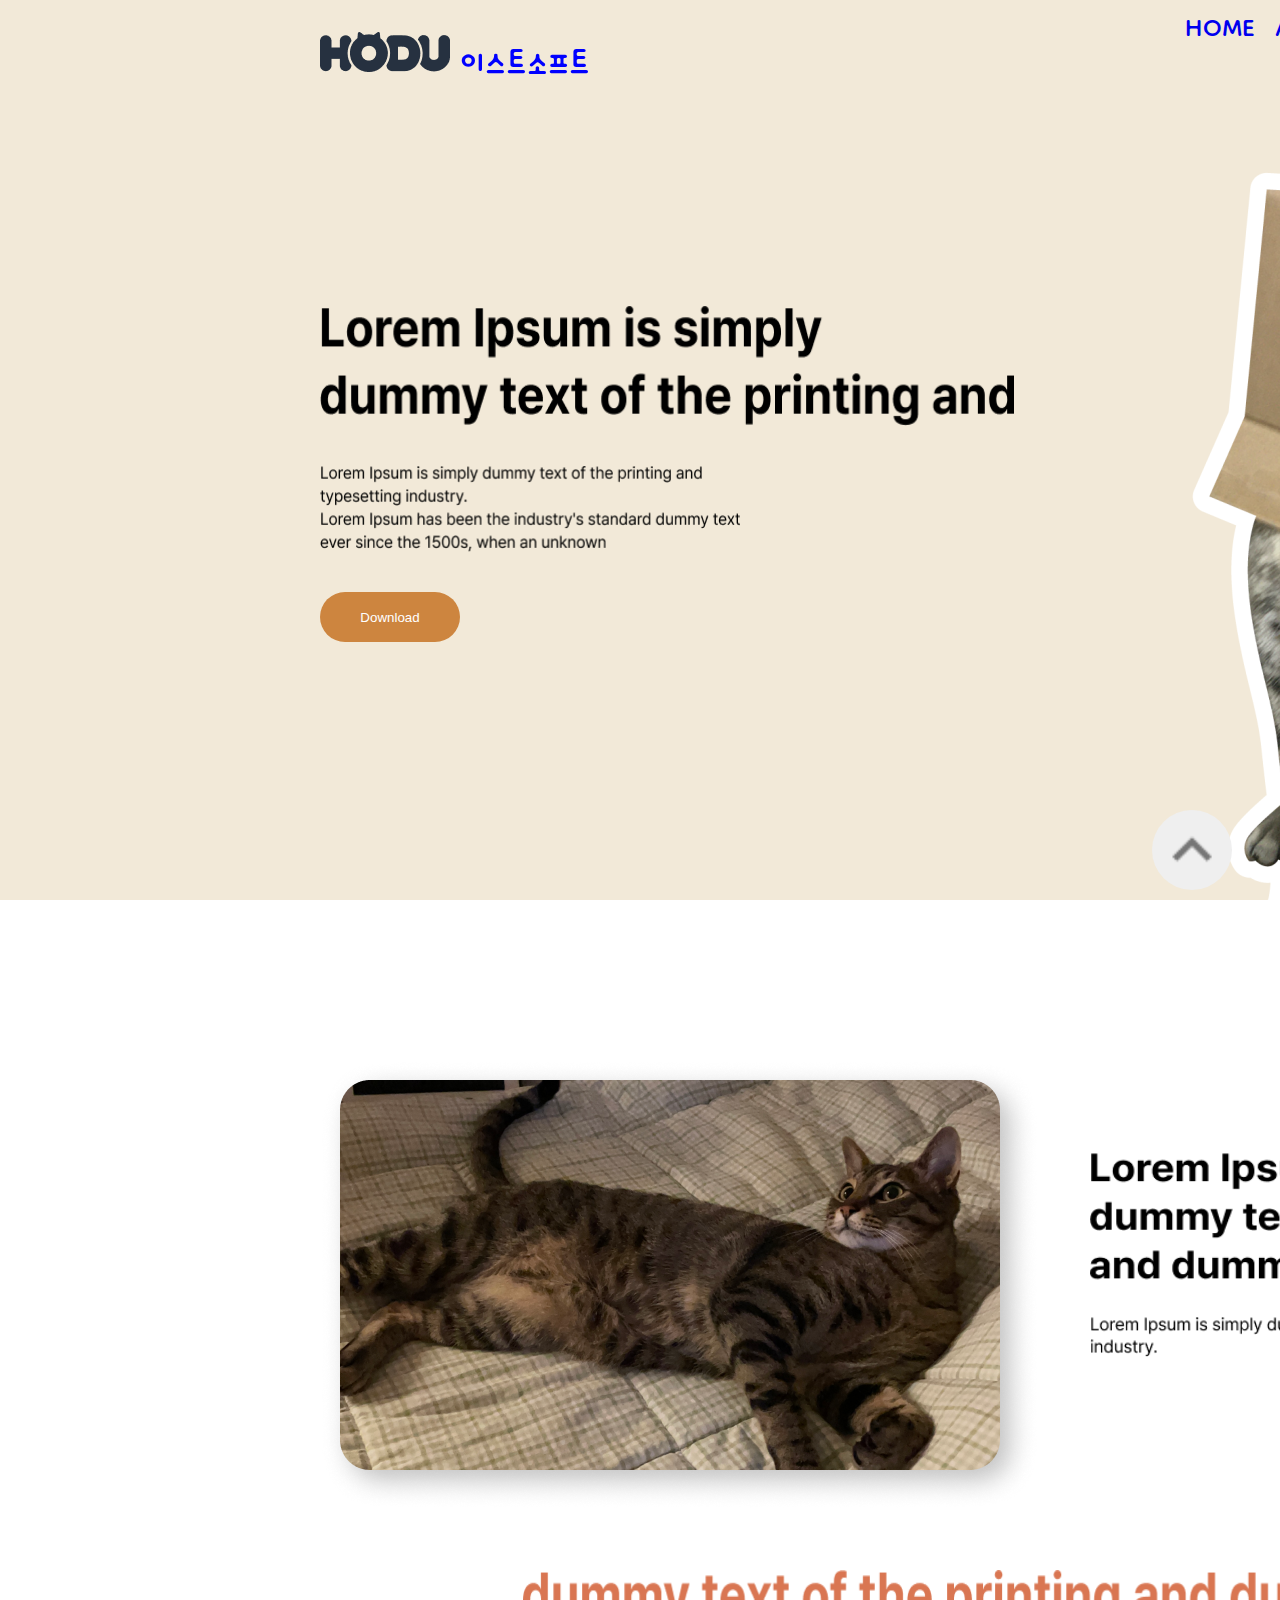
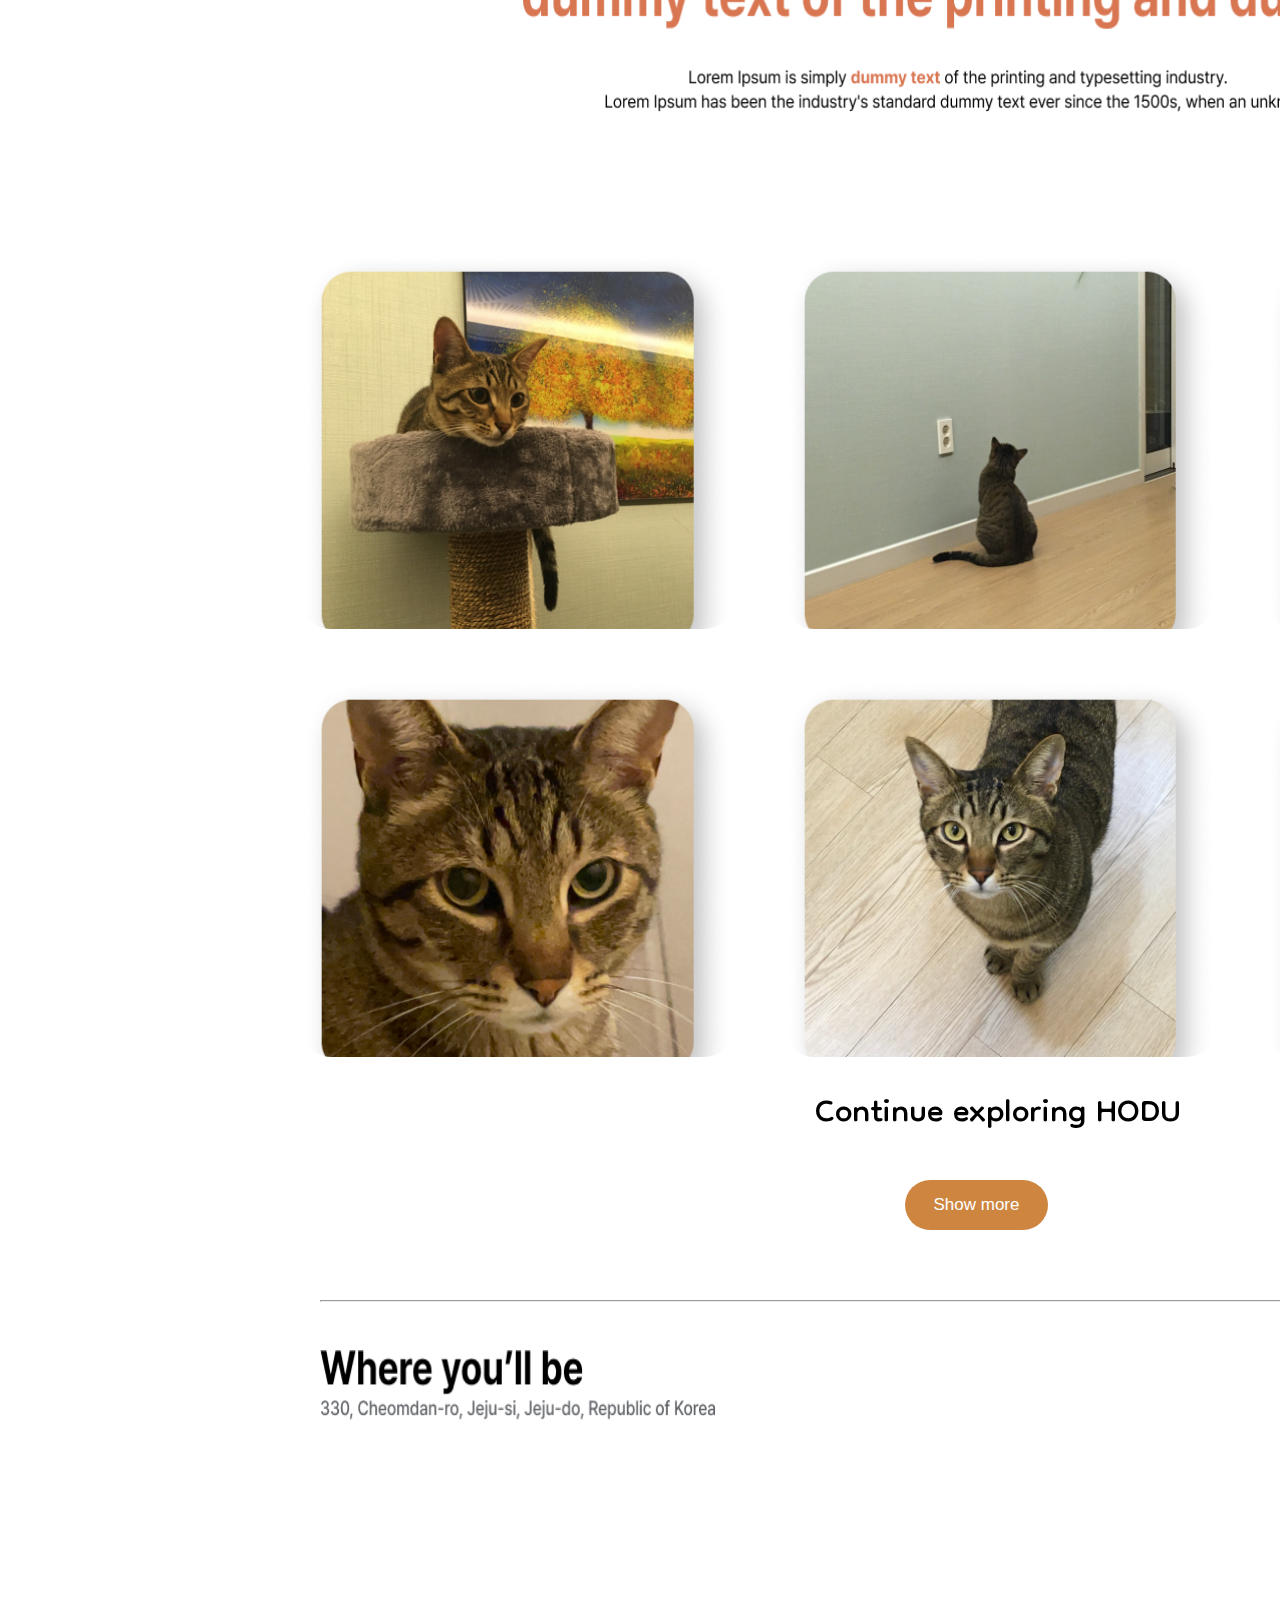
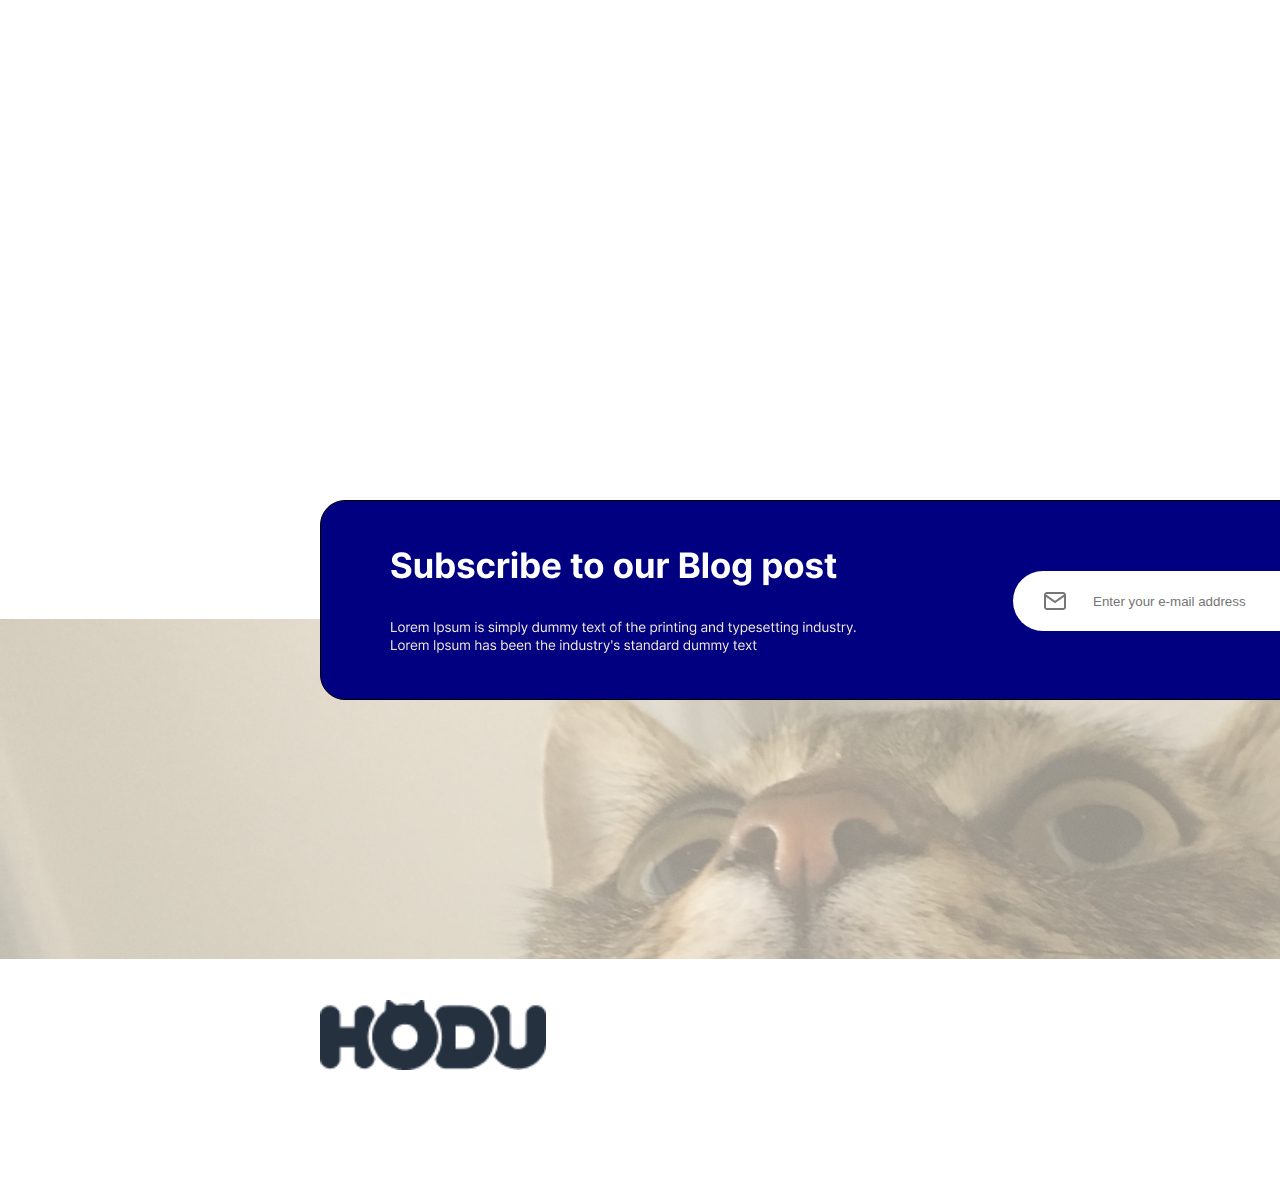
==== index.html @ c0bbff87 "Add files via upload" ====
<!doctype html>
<html lang="ko">
<head>
    <meta charset="UTF-8">
    <meta name="viewport"
          content="width=device-width, user-scalable=no, initial-scale=1.0, maximum-scale=1.0, minimum-scale=1.0">
    <meta http-equiv="X-UA-Compatible" content="ie=edge">
    <link rel="stylesheet" href="miniProject.css">
    <link rel="preconnect" href="https://fonts.googleapis.com">
    <link rel="preconnect" href="https://fonts.gstatic.com" crossorigin>
    <link href="https://fonts.googleapis.com/css2?family=Dongle&display=swap" rel="stylesheet">
    <link rel="stylesheet" href="jejumap.css">
    <link rel="stylesheet" href="modalcss.css">
    <link rel="stylesheet" href="image-list.css">
    <title>HODU 랜딩페이지</title>
</head>
<body>
<header>
    <nav class="nav">
        <img src="img/Logo-fin.png" class="logo" id="hodu">
        <a href="https://www.estsoft.ai" class="est" alt="이스트소프트 바로가기">이스트소프트</a>
        <ul class="nav_ul">
            <li><a href="#hodu01">HOME</a></li>
            <li><a href="#pictures">About</a></li>
            <li><a href="#where">Support</a></li>
            <li><input type="button" id="top_download" class="top_download" onclick="download()" value="Download" /></li>

        </ul>

        <img src="img/nav_title.png" class="nav_title">
        <img src="img/nav_small.png" class="nav_small">
        <img src="img/img_cat_png.png" class="nav_cat">
        <input type="button" id="nav_download" class="nav_download" onclick="download()" value="Download" />
    </nav>
</header>

<main>
    <section id="hodu01">
        <img src="img/main_cat.png" class="main_cat">
        <img src="img/main_01.png" class="main01">
        <img src="img/main_02.png" class="main02">
    </section>
    <section>
        <img src="img/main_03.png" class="main03">
        <img src="img/main_04.png" class="main04">
    </section>
    <section>
        <table class="pictures" id="pictures">
            <tr>
                <td class="one"></td>
                <td class="two"></td>
                <td class="three"></td>
            </tr>
            <tr>
                <td class="four"></td>
                <td class="five"></td>
                <td class="six"></td>
            </tr>
        </table>
    </section>
    <section class="exploring">
        <p class="continue">Continue exploring HODU</p>
        <input type="button" id="main_button" class="main_button" onclick="showmore()" value="Show more" />

        <div class="image_list" id="image_list">
            <section>
                <ul class="card-list">
                    <li class="card">
                        <img class="card__image" src="img/cat08.png" />
                    </li>
                    <li class="card">
                        <img class="card__image" src="img/cat10.jpg" />
                    </li>
                    <li class="card">
                        <img class="card__image" src="img/cat11.jpg"  />
                    </li>
                    <li class="card">
                        <img class="card__image" src="img/cat12.jpg"  />
                    </li>
                    <li class="card">
                        <img class="card__image" src="img/cat08.png"  />
                    </li>
                    <li class="card">
                        <img class="card__image" src="img/cat12.jpg"  />
                    </li>
                    <li class="card">
                        <img class="card__image" src="img/cat02.png" />
                    </li>
                    <li class="card">
                        <img class="card__image" src="img/cat04.png" />
                    </li>
                </ul>
            </section>
            <div id="endList"></div>
        </div>

    </section>
    <hr class="hr">
    <section> <!-- 카카오맵 api 적용 -->
        <img src="img/Where%20you’ll%20be.png" class="where" id="where">
        <img src="img/jeju.png" class="jeju">
        <!-- 지도를 표시할 div 입니다 -->
        <div id="map" class="jejumap"></div>

        <script type="text/javascript" src="//dapi.kakao.com/v2/maps/sdk.js?appkey=abd072bf084733579d0967df8fd21c15"></script>
    </section>
    <section>
        <div class="post">
            <img src="img/Subscribe%20to%20our%20Blog%20post.png" class="subscribe">
            <img src="img/Lorem%20Ipsum%20is%20simply%20dummy%20text%20of%20the%20printing%20and%20typesetting%20industry.%20Lorem%20Ipsum%20has%20been%20the%20industry's%20standard%20dummy%20text.png" class="Lorem">
            <div class="email">
                <img src="img/mail.png" class="mail">
                <form action="#" method="post">
                    <input type="text" placeholder="Enter your e-mail address" class="emailaddress"
                           onchange="valiFormEmail(this)">
                </form>


                <button type="submit" class="modal-Btn">Subscribe</button> <!-- 모달창 구현 -->
                <dialog class="modal">
                    <main class="thankyou">
                        <section>
                            <img src="img/modalcat.png" class="modalcat">
                        </section>
                        <section>
                            <p class="modaltext01">Thank you!</p>
                            <p class="modaltext02">Lorem Ipsum is simply dummy text of the printing industry. </p>
                            <button type="submit" class="close">OK! I love HODU</button>
                        </section>
                    </main>
                </dialog>
            </div>
        </div>
    </section>
</main>
<!-- JS 연결 모음    -->
<script type="text/javascript" src="jejumap.js"></script>
<script src="modal.js"></script>
<script src="miniProject.js"></script>
<script src="image-list.js"></script>


<footer>
    <img src="img/footercat.png" class="footercat">

    <a href="https://www.estsoft.ai" alt="HODU">
        <img src="img/Logo-fin.png" class="footerlogo">
    </a>
    <ul class="footerlink">
        <li>
            <a href="https://www.naver.com">
                <img src="img/icon-blog.png" class="blog"> </a>
        </li>
        <li>
            <a href="https://www.instagram.com">
                <img src="img/icon-insta.png" class="insta"> </a>
        </li>
        <li>
            <a href="https://www.facebook.com">
                <img src="img/icon-facebook.png" class="facebook"> </a>
        </li>
        <li>
            <a href="https://www.youtube.com/@estsoft_official">
                <img src="img/icon-youtube.png" class="youtube"> </a>
        </li>
    </ul>
    <a href="#hodu">  <!-- 맨 위쪽이동 화살표 구현 -->
        <div><input  type="button" class="arrow_up" onclick="clickme()"></div>
    </a>
</footer>
</body>
</html>
---- miniProject.css ----
/* Simple Reset CSS */
/** {*/
/*    margin: 0; padding: 0;*/
/*    box-sizing: border-box;*/
/*}*/

header {

    background-color: #F2E9D8;
    height: 900px;
    width: 2000px;

}

.logo{
    position: absolute;
    top: 30px;
    left: 320px;

}

.est{
    color: blue;
    font-family: 'Dongle', sans-serif;
    font-size: 50px;
    position: absolute;
    top: 30px;
    left: 460px;
}

a{
    text-decoration: none;
}



.nav{
    position: absolute;
    width: 1920px;
    height: 102px;
    top: 2px;
    cursor: pointer;
}

.top_download{
    border-radius: 40px;
    background-color: peru;
    color: white;
    border: peru;
    width: 90px;
    height: 30px;
}

.nav_ul{
    position: absolute;
    left: 1185px;
    list-style-type: none;
    font-family: 'Dongle', sans-serif;
    font-size: 40px;
}

li{
    float: left;
    margin-right: 20px;

}
.nav_title{
    position: absolute;
    top: 304px;
    left: 320px;
    height: 120px;
    width: 695px;
}

.nav_small{
    position: absolute;
    top: 464px;
    left: 320px;
    width: 420px;
    height: 86px;
}

.nav_cat {
    position: absolute;
    width: 415px;
    height: 766px;
    top: 136px;
    left: 1185px;
}

.nav_download{
    position: absolute;
    width: 140px;
    height: 50px;
    top: 590px;
    left: 320px;
    border-radius: 40px;
    background-color: peru;
    color: white;
    border: peru;
}

.main_cat{
    position: absolute;
    top: 1060px;
    left: 320px;
}
.main01{
    position: absolute;
    top: 1152px;
    left: 1090px;
    width: 510px;
    height: 135px;
}

.main02{
    position: absolute;
    top: 1317px;
    left: 1090px;
    width: 510px;
    height: 40px;
}

.main03{
    position: absolute;
    top: 1570px;
    left: 523px;
    width: 875px;
    height: 60px;
}

.main04{
    position: absolute;
    top: 1670px;
    left: 605px;
    width: 710px;
    height: 42px;
}

.exploring{
    position: absolute;
    top: 2700px;
    left: 815px;
    gap: 28px;
}

.continue{
    width: 400px;
    height: 20px;
    font-family: 'Dongle', sans-serif;
    font-size: 50px;
    line-height: 30px;
    color: black;
}



.main_button{
    position: absolute;
    left: 90px;
    top: 80px;
    width: 143px;
    height: 50px;
    border-radius: 40px;
    background-color: peru;
    color: white;
    border: peru;
    font-size: 17px;
}

.closebutton{
    position: absolute;
    width: 100px;
    top: 25px;
    right: 50px;
}
.hr{
    position: absolute;
    top: 2900px;
    left: 320px;
    width: 1278px;
    height: 1px;
    color: #C4C4C4;
}

.where{
    position: absolute;
    width: 263px;
    height: 45px;
    top: 2950px;
    left: 320px;
}

.jeju{
    position: absolute;
    top: 3000px;
    left: 320px;
    width: 395px;
    height: 20px;
}
.mapclick{
    position: absolute;
    top: 3200px;
    left: 320px;
}
.jejumap{
    position: absolute;
    top: 3112px;
    width:1280px;
    height:520px;
    left:320px;

}

.post{
    border: 1px solid black;
    background-color: #000080;
    position: absolute;
    top: 3700px;
    left: 320px;
    width: 1300px;
    height: 200px;
    border-radius: 25px;
    z-index: 900;
}

.subscribe{
    position: absolute;
    top: 50px;
    left: 70px;
}

.Lorem{
    position: absolute;
    top: 120px;
    left: 70px;
}

.email{
    position: absolute;
    background-color: white;
    top: 70px;
    left: 692px;
    width: 530px;
    height: 60px;
    border-radius: 60px;
}

.mail{
    position: absolute;
    top: 18px;
    left: 30px;
}

.emailaddress{
    position: absolute;
    top: 23px;
    left: 80px;
    border: 0px white;
}

.modal-Btn{
    position: absolute;
    top: 6px;
    left: 390px;
    width: 135px;
    height: 50px;
    border: 1px solid peru;
    background-color: peru;
    border-radius: 35px;
    color: white;
}

footer{

}

.footercat{
    position: absolute;
    width: 1920px;
    height: 340px;
    top: 3819px;
    z-index: 100;
}

.footerlogo{
    position: absolute;
    width: 226px;
    height: 70px;
    top: 4200px;
    left: 320px;
}

.footerlink{
    position: absolute;
    top: 4200px;
    left: 1350px;
    list-style-type: none;
}



.arrow_up{
    position: fixed;
    top: 90%;
    left: 90%;
    width: 80px;
    height: 80px;
    border-radius: 80%;
    background-image:url('img/keyboard_arrow_up.png');
    background-size: cover;
    border: 1px solid transparent; /* 투명하게 처리 */
    z-index: 2;
}

.pictures{
    position: absolute;
    top: 1800px;
    left: 250px;
    border: 1px solid transparent; /* 투명하게 처리 */
    width: 1500px;
    height: 900px;
    border-collapse: separate;
    border-spacing: 50px 50px;
}
.image_list{
    position: absolute;
    top: 200px;
    left: 5px;
    width: 1500px;
    border: 1px solid transparent; /* 투명하게 처리 */
    z-index: 700;
    display: none;
    list-style-type: none;
}


.one{
    border: 1px solid transparent; /* 투명하게 처리 */
    border-radius: 30px;
    background-image:url('img/cat01.png');
    background-size: cover;
    width: 378px;
    height: 378px;
}
.two{

    border: 1px solid transparent; /* 투명하게 처리 */
    border-radius: 30px;
    background-image:url('img/cat02.png');
    background-size: cover;
    width: 378px;
    height: 378px;
}
.three{
    border: 1px solid transparent; /* 투명하게 처리 */
    border-radius: 30px;
    background-image:url('img/cat03.png');
    background-size: cover;
    width: 378px;
    height: 378px;
}
.four{
    border: 1px solid transparent; /* 투명하게 처리 */
    border-radius: 30px;
    background-image:url('img/cat04.png');
    background-size: cover;
    width: 378px;
    height: 378px;
}
.five{
    border: 1px solid transparent; /* 투명하게 처리 */
    border-radius: 30px;
    background-image:url('img/cat05.png');
    background-size: cover;
    width: 378px;
    height: 378px;
}
.six{
    border: 1px solid transparent; /* 투명하게 처리 */
    border-radius: 30px;
    background-image:url('img/cat06.png');
    background-size: cover;
    width: 378px;
    height: 378px;
}
---- jejumap.css ----
.customoverlay {position:relative;bottom:85px;border-radius:6px;border: 1px solid #ccc;border-bottom:2px solid #ddd;float:left;}
.customoverlay:nth-of-type(n) {border:0; box-shadow:0px 1px 2px #888;}
.customoverlay a {display:block;text-decoration:none;color:#000;text-align:center;border-radius:6px;font-size:14px;font-weight:bold;overflow:hidden;background: #d95050;background: #d95050 url(https://t1.daumcdn.net/localimg/localimages/07/mapapidoc/arrow_white.png) no-repeat right 14px center;}
.customoverlay .title {display:block;text-align:center;background:#fff;margin-right:35px;padding:10px 15px;font-size:14px;font-weight:bold;}
.customoverlay:after {content:'';position:absolute;margin-left:-12px;left:50%;bottom:-12px;width:22px;height:12px;background:url('https://t1.daumcdn.net/localimg/localimages/07/mapapidoc/vertex_white.png')}
---- modalcss.css ----
.modal{
    width: 600px;
    height: 400px;
    top: 527px;
    left: 300px;
    border: 1px solid transparent;
    border-radius: 30px;
    background-image:url('img/modalbackground.png');
    background-size: cover;

}

.modalcat{
    position: absolute;
    left: 260px;
    top: 70px;
}

.modaltext01{
    position: absolute;
    top: 165px;
    left: 210px;
    color: peru;
    font-family: 'Noto Sans KR', sans-serif;
    font-size: 40px;
}
.modaltext02{
    position: absolute;
    top: 250px;
    left: 110px;
    font-family: 'Noto Sans KR', sans-serif;
    font-size: 15px;
}

.close{
    position: absolute;
    top: 340px;
    left: 220px;
    width: 183px;
    height: 50px;
    background-color: peru;
    border: 1px solid transparent;
    border-radius: 20px;
    color: white;
    font-size: 15px;
}
---- image-list.css ----
* {
    margin: 0;
    padding: 0;
    box-sizing: border-box;
}

.card-list {
    position: absolute;
    left: 50px;
    width: 100%;
    height: 500px;
    padding: 0.5rem;
    overflow-y: scroll;
    background: white;

}

.card,
.skeleton {
    width: 25%;
    padding: 0.5rem;
    float: left;
    list-style: none;
}

.card__image {
    display: block;
    width: 100%;
    height: 300px;
    object-fit: cover;
}

.skeleton__text {
    height: 40px;
    text-align: center;
    line-height: 40px;
    background: #fff;
    font-size: 0.9rem;
}

.skeleton__image {
    width: 100%;
    height: 300px;
    animation: skeleton-gradient 3s linear infinite;
}

@keyframes skeleton-gradient {
    0% {
        background: rgb(212, 212, 212);
    }
    50% {
        background: rgb(128, 128, 128);
    }
    100% {
        background: rgb(212, 212, 212);
    }
}

.spinner {
    margin: 0 auto;
    display: block;
    width: 150px;
}
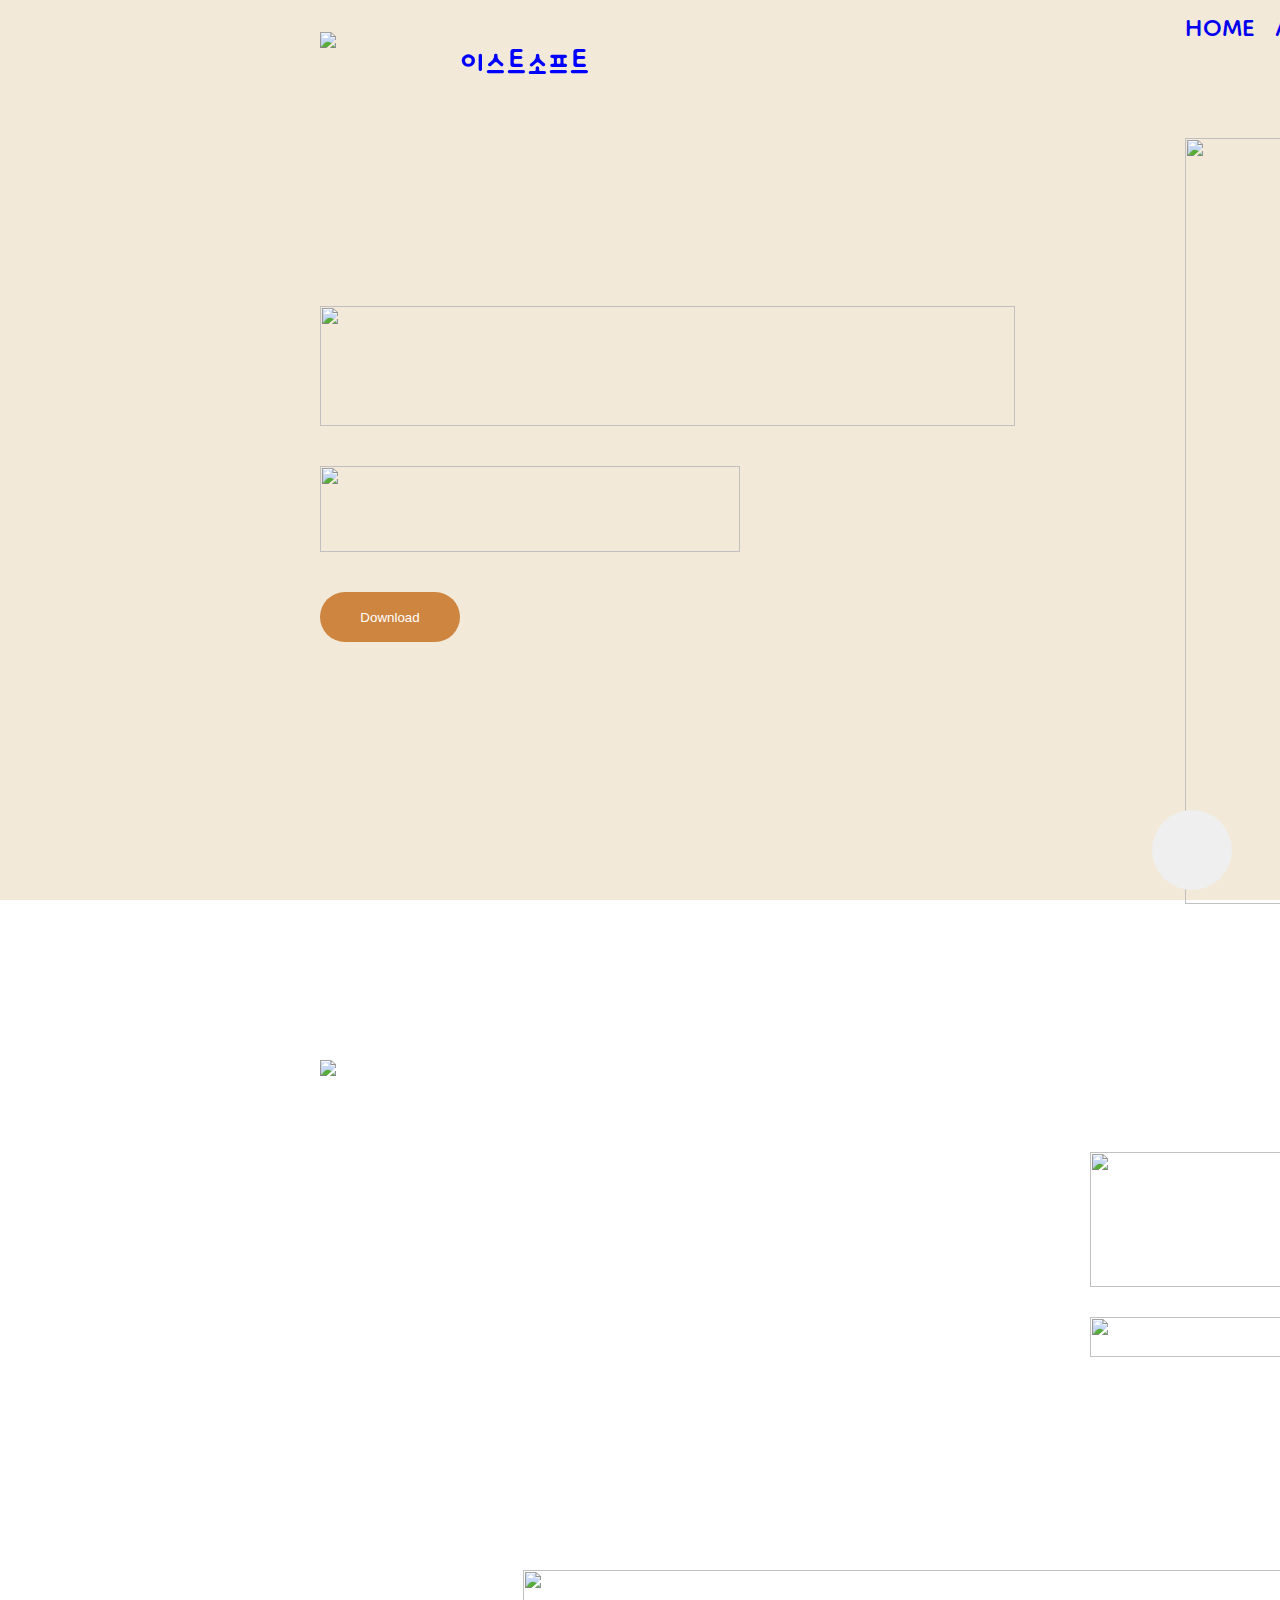
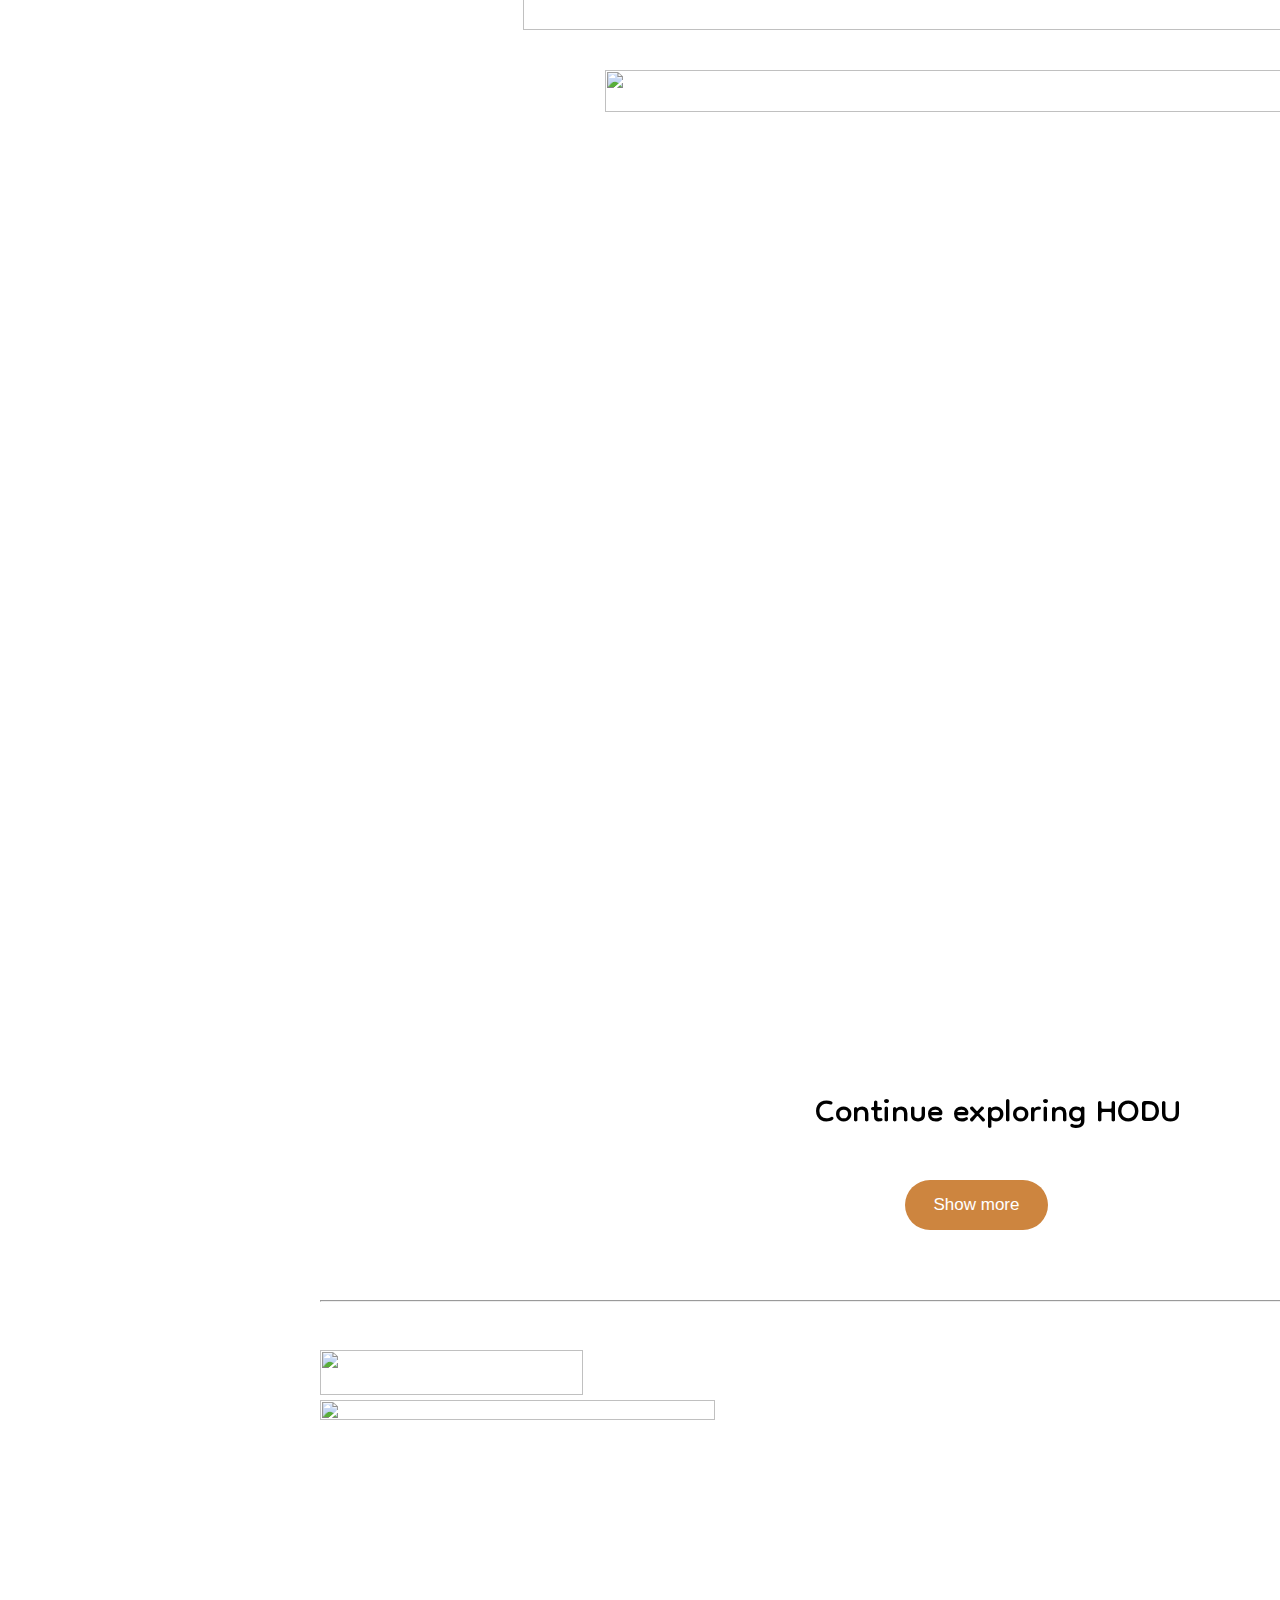
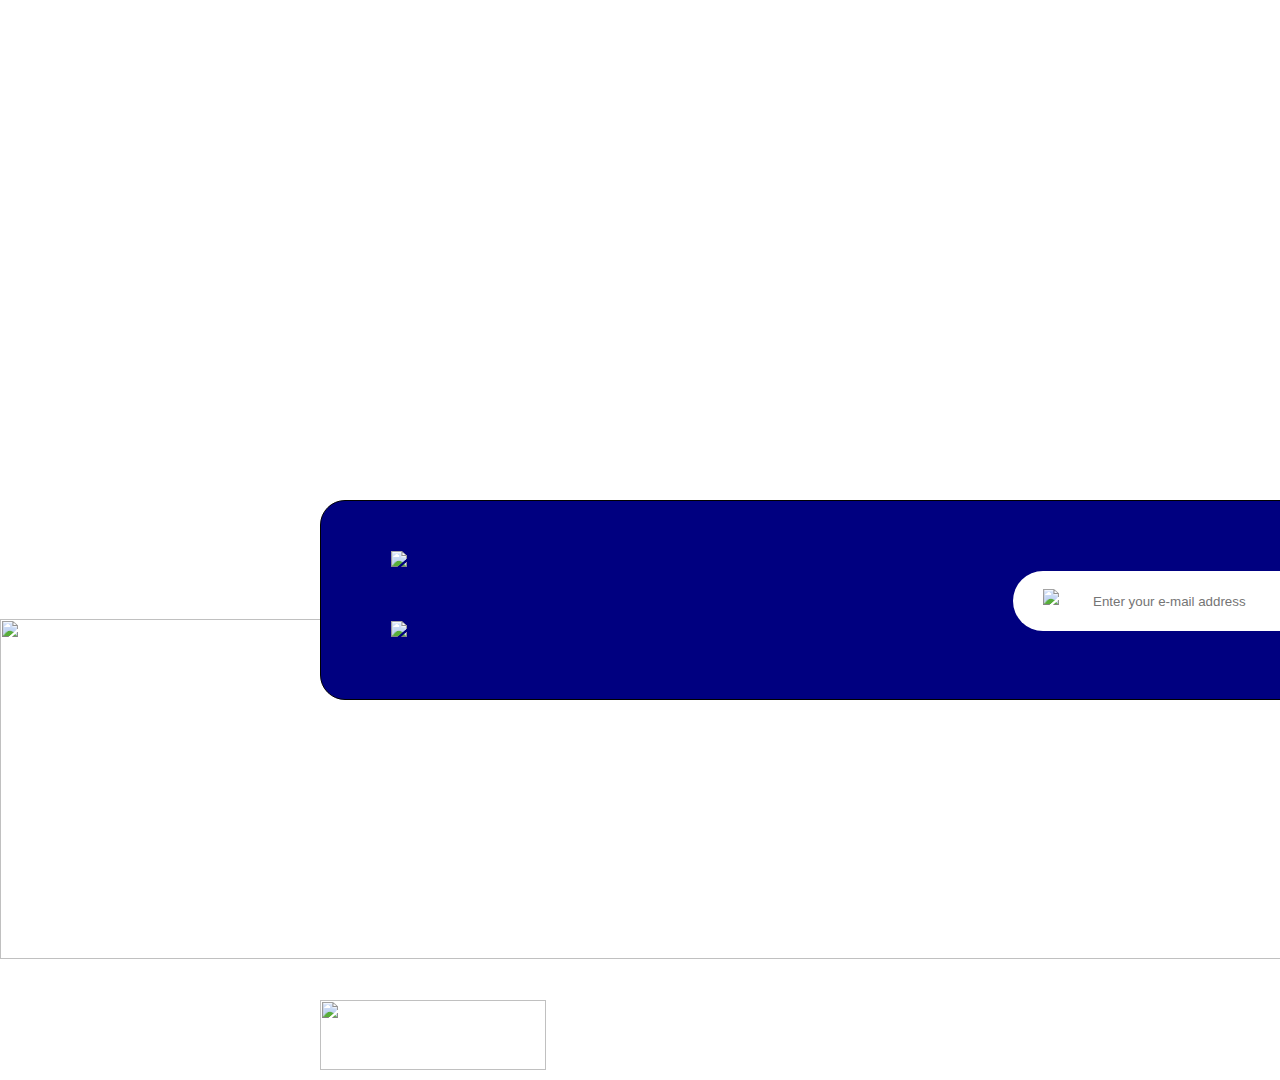
==== commit e5243622: "20240123 commit" ====
--- a/index.html
+++ b/index.html
@@ -1,172 +1,166 @@
-<!doctype html>
-<html lang="ko">
-<head>
-    <meta charset="UTF-8">
-    <meta name="viewport"
-          content="width=device-width, user-scalable=no, initial-scale=1.0, maximum-scale=1.0, minimum-scale=1.0">
-    <meta http-equiv="X-UA-Compatible" content="ie=edge">
-    <link rel="stylesheet" href="miniProject.css">
-    <link rel="preconnect" href="https://fonts.googleapis.com">
-    <link rel="preconnect" href="https://fonts.gstatic.com" crossorigin>
-    <link href="https://fonts.googleapis.com/css2?family=Dongle&display=swap" rel="stylesheet">
-    <link rel="stylesheet" href="jejumap.css">
-    <link rel="stylesheet" href="modalcss.css">
-    <link rel="stylesheet" href="image-list.css">
-    <title>HODU 랜딩페이지</title>
-</head>
-<body>
-<header>
-    <nav class="nav">
-        <img src="img/Logo-fin.png" class="logo" id="hodu">
-        <a href="https://www.estsoft.ai" class="est" alt="이스트소프트 바로가기">이스트소프트</a>
-        <ul class="nav_ul">
-            <li><a href="#hodu01">HOME</a></li>
-            <li><a href="#pictures">About</a></li>
-            <li><a href="#where">Support</a></li>
-            <li><input type="button" id="top_download" class="top_download" onclick="download()" value="Download" /></li>
-
-        </ul>
-
-        <img src="img/nav_title.png" class="nav_title">
-        <img src="img/nav_small.png" class="nav_small">
-        <img src="img/img_cat_png.png" class="nav_cat">
-        <input type="button" id="nav_download" class="nav_download" onclick="download()" value="Download" />
-    </nav>
-</header>
-
-<main>
-    <section id="hodu01">
-        <img src="img/main_cat.png" class="main_cat">
-        <img src="img/main_01.png" class="main01">
-        <img src="img/main_02.png" class="main02">
-    </section>
-    <section>
-        <img src="img/main_03.png" class="main03">
-        <img src="img/main_04.png" class="main04">
-    </section>
-    <section>
-        <table class="pictures" id="pictures">
-            <tr>
-                <td class="one"></td>
-                <td class="two"></td>
-                <td class="three"></td>
-            </tr>
-            <tr>
-                <td class="four"></td>
-                <td class="five"></td>
-                <td class="six"></td>
-            </tr>
-        </table>
-    </section>
-    <section class="exploring">
-        <p class="continue">Continue exploring HODU</p>
-        <input type="button" id="main_button" class="main_button" onclick="showmore()" value="Show more" />
-
-        <div class="image_list" id="image_list">
-            <section>
-                <ul class="card-list">
-                    <li class="card">
-                        <img class="card__image" src="img/cat08.png" />
-                    </li>
-                    <li class="card">
-                        <img class="card__image" src="img/cat10.jpg" />
-                    </li>
-                    <li class="card">
-                        <img class="card__image" src="img/cat11.jpg"  />
-                    </li>
-                    <li class="card">
-                        <img class="card__image" src="img/cat12.jpg"  />
-                    </li>
-                    <li class="card">
-                        <img class="card__image" src="img/cat08.png"  />
-                    </li>
-                    <li class="card">
-                        <img class="card__image" src="img/cat12.jpg"  />
-                    </li>
-                    <li class="card">
-                        <img class="card__image" src="img/cat02.png" />
-                    </li>
-                    <li class="card">
-                        <img class="card__image" src="img/cat04.png" />
-                    </li>
-                </ul>
-            </section>
-            <div id="endList"></div>
-        </div>
-
-    </section>
-    <hr class="hr">
-    <section> <!-- 카카오맵 api 적용 -->
-        <img src="img/Where%20you’ll%20be.png" class="where" id="where">
-        <img src="img/jeju.png" class="jeju">
-        <!-- 지도를 표시할 div 입니다 -->
-        <div id="map" class="jejumap"></div>
-
-        <script type="text/javascript" src="//dapi.kakao.com/v2/maps/sdk.js?appkey=abd072bf084733579d0967df8fd21c15"></script>
-    </section>
-    <section>
-        <div class="post">
-            <img src="img/Subscribe%20to%20our%20Blog%20post.png" class="subscribe">
-            <img src="img/Lorem%20Ipsum%20is%20simply%20dummy%20text%20of%20the%20printing%20and%20typesetting%20industry.%20Lorem%20Ipsum%20has%20been%20the%20industry's%20standard%20dummy%20text.png" class="Lorem">
-            <div class="email">
-                <img src="img/mail.png" class="mail">
-                <form action="#" method="post">
-                    <input type="text" placeholder="Enter your e-mail address" class="emailaddress"
-                           onchange="valiFormEmail(this)">
-                </form>
-
-
-                <button type="submit" class="modal-Btn">Subscribe</button> <!-- 모달창 구현 -->
-                <dialog class="modal">
-                    <main class="thankyou">
-                        <section>
-                            <img src="img/modalcat.png" class="modalcat">
-                        </section>
-                        <section>
-                            <p class="modaltext01">Thank you!</p>
-                            <p class="modaltext02">Lorem Ipsum is simply dummy text of the printing industry. </p>
-                            <button type="submit" class="close">OK! I love HODU</button>
-                        </section>
-                    </main>
-                </dialog>
-            </div>
-        </div>
-    </section>
-</main>
-<!-- JS 연결 모음    -->
-<script type="text/javascript" src="jejumap.js"></script>
-<script src="modal.js"></script>
-<script src="miniProject.js"></script>
-<script src="image-list.js"></script>
-
-
-<footer>
-    <img src="img/footercat.png" class="footercat">
-
-    <a href="https://www.estsoft.ai" alt="HODU">
-        <img src="img/Logo-fin.png" class="footerlogo">
-    </a>
-    <ul class="footerlink">
-        <li>
-            <a href="https://www.naver.com">
-                <img src="img/icon-blog.png" class="blog"> </a>
-        </li>
-        <li>
-            <a href="https://www.instagram.com">
-                <img src="img/icon-insta.png" class="insta"> </a>
-        </li>
-        <li>
-            <a href="https://www.facebook.com">
-                <img src="img/icon-facebook.png" class="facebook"> </a>
-        </li>
-        <li>
-            <a href="https://www.youtube.com/@estsoft_official">
-                <img src="img/icon-youtube.png" class="youtube"> </a>
-        </li>
-    </ul>
-    <a href="#hodu">  <!-- 맨 위쪽이동 화살표 구현 -->
-        <div><input  type="button" class="arrow_up" onclick="clickme()"></div>
-    </a>
-</footer>
-</body>
+<!doctype html>
+<html lang="ko">
+<head>
+    <meta charset="UTF-8">
+    <meta name="viewport"
+          content="width=device-width, user-scalable=no, initial-scale=1.0, maximum-scale=1.0, minimum-scale=1.0">
+    <meta http-equiv="X-UA-Compatible" content="ie=edge">
+
+    <link rel="preconnect" href="https://fonts.googleapis.com">
+    <link rel="preconnect" href="https://fonts.gstatic.com" crossorigin>
+    <link href="https://fonts.googleapis.com/css2?family=Dongle&display=swap" rel="stylesheet">
+    <link rel="stylesheet" href="miniProject.css">
+    <title>HODU 랜딩페이지</title>
+</head>
+<body>
+<header>
+    <nav class="nav">
+        <img src="img/Logo-fin.png" class="logo" id="hodu">
+        <a href="https://www.estsoft.ai" class="est" alt="이스트소프트 바로가기">이스트소프트</a>
+        <ul class="nav_ul">
+            <li><a href="#hodu01">HOME</a></li>
+            <li><a href="#pictures">About</a></li>
+            <li><a href="#where">Support</a></li>
+            <li><input type="button" id="top_download" class="top_download" onclick="download()" value="Download" /></li>
+
+        </ul>
+
+        <img src="img/nav_title.png" class="nav_title">
+        <img src="img/nav_small.png" class="nav_small">
+        <img src="img/img_cat_png.png" class="nav_cat">
+        <input type="button" id="nav_download" class="nav_download" onclick="download()" value="Download" />
+    </nav>
+</header>
+
+<main>
+    <section id="hodu01">
+        <img src="img/main_cat.png" class="main_cat">
+        <img src="img/main_01.png" class="main01">
+        <img src="img/main_02.png" class="main02">
+    </section>
+    <section>
+        <img src="img/main_03.png" class="main03">
+        <img src="img/main_04.png" class="main04">
+    </section>
+    <section>
+        <table class="pictures" id="pictures">
+            <tr>
+                <td class="one"></td>
+                <td class="two"></td>
+                <td class="three"></td>
+            </tr>
+            <tr>
+                <td class="four"></td>
+                <td class="five"></td>
+                <td class="six"></td>
+            </tr>
+        </table>
+    </section>
+    <section class="exploring">
+        <p class="continue">Continue exploring HODU</p>
+        <input type="button" id="main_button" class="main_button" onclick="showmore()" value="Show more" />
+
+        <div class="image_list" id="image_list">
+            <section>
+                <ul class="card-list">
+                    <li class="card">
+                        <img class="card__image" src="img/cat08.png" />
+                    </li>
+                    <li class="card">
+                        <img class="card__image" src="img/cat10.jpg" />
+                    </li>
+                    <li class="card">
+                        <img class="card__image" src="img/cat11.jpg"  />
+                    </li>
+                    <li class="card">
+                        <img class="card__image" src="img/cat12.jpg"  />
+                    </li>
+                    <li class="card">
+                        <img class="card__image" src="img/cat08.png"  />
+                    </li>
+                    <li class="card">
+                        <img class="card__image" src="img/cat12.jpg"  />
+                    </li>
+                    <li class="card">
+                        <img class="card__image" src="img/cat02.png" />
+                    </li>
+                    <li class="card">
+                        <img class="card__image" src="img/cat04.png" />
+                    </li>
+                </ul>
+            </section>
+            <div id="endList"></div>
+        </div>
+
+    </section>
+    <hr class="hr">
+    <section> <!-- 카카오맵 api 적용 -->
+        <img src="img/Where%20you’ll%20be.png" class="where" id="where">
+        <img src="img/jeju.png" class="jeju">
+        <!-- 지도를 표시할 div 입니다 -->
+        <div id="map" class="jejumap"></div>
+
+        <script type="text/javascript" src="//dapi.kakao.com/v2/maps/sdk.js?appkey=abd072bf084733579d0967df8fd21c15"></script>
+    </section>
+    <section>
+        <div class="post">
+            <img src="img/Subscribe%20to%20our%20Blog%20post.png" class="subscribe">
+            <img src="img/Lorem%20Ipsum%20is%20simply%20dummy%20text%20of%20the%20printing%20and%20typesetting%20industry.%20Lorem%20Ipsum%20has%20been%20the%20industry's%20standard%20dummy%20text.png" class="Lorem">
+            <div class="email">
+                <img src="img/mail.png" class="mail">
+                <form action="#" method="post">
+                    <input type="text" placeholder="Enter your e-mail address" class="emailaddress"
+                           onchange="valiFormEmail(this)">
+                </form>
+
+
+                <button type="submit" class="modal-Btn">Subscribe</button> <!-- 모달창 구현 -->
+                <dialog class="modal">
+                    <main class="thankyou">
+                        <section>
+                            <img src="img/modalcat.png" class="modalcat">
+                        </section>
+                        <section>
+                            <p class="modaltext01">Thank you!</p>
+                            <p class="modaltext02">Lorem Ipsum is simply dummy text of the printing industry. </p>
+                            <button type="submit" class="close">OK! I love HODU</button>
+                        </section>
+                    </main>
+                </dialog>
+            </div>
+        </div>
+    </section>
+</main>
+<!-- JS 연결 -->
+<script src="miniProject.js"></script>
+
+<footer>
+    <img src="img/footercat.png" class="footercat">
+
+    <a href="https://www.estsoft.ai" alt="HODU">
+        <img src="img/Logo-fin.png" class="footerlogo">
+    </a>
+    <ul class="footerlink">
+        <li>
+            <a href="https://www.naver.com">
+                <img src="img/icon-blog.png" class="blog"> </a>
+        </li>
+        <li>
+            <a href="https://www.instagram.com">
+                <img src="img/icon-insta.png" class="insta"> </a>
+        </li>
+        <li>
+            <a href="https://www.facebook.com">
+                <img src="img/icon-facebook.png" class="facebook"> </a>
+        </li>
+        <li>
+            <a href="https://www.youtube.com/@estsoft_official">
+                <img src="img/icon-youtube.png" class="youtube"> </a>
+        </li>
+    </ul>
+    <a href="#hodu">  <!-- 맨 위쪽이동 화살표 구현 -->
+        <div><input  type="button" class="arrow_up" onclick="clickme()"></div>
+    </a>
+</footer>
+</body>
 </html>--- a/miniProject.css
+++ b/miniProject.css
@@ -1,386 +1,512 @@
-/* Simple Reset CSS */
-/** {*/
-/*    margin: 0; padding: 0;*/
-/*    box-sizing: border-box;*/
-/*}*/
-
-header {
-
-    background-color: #F2E9D8;
-    height: 900px;
-    width: 2000px;
-
-}
-
-.logo{
-    position: absolute;
-    top: 30px;
-    left: 320px;
-
-}
-
-.est{
-    color: blue;
-    font-family: 'Dongle', sans-serif;
-    font-size: 50px;
-    position: absolute;
-    top: 30px;
-    left: 460px;
-}
-
-a{
-    text-decoration: none;
-}
-
-
-
-.nav{
-    position: absolute;
-    width: 1920px;
-    height: 102px;
-    top: 2px;
-    cursor: pointer;
-}
-
-.top_download{
-    border-radius: 40px;
-    background-color: peru;
-    color: white;
-    border: peru;
-    width: 90px;
-    height: 30px;
-}
-
-.nav_ul{
-    position: absolute;
-    left: 1185px;
-    list-style-type: none;
-    font-family: 'Dongle', sans-serif;
-    font-size: 40px;
-}
-
-li{
-    float: left;
-    margin-right: 20px;
-
-}
-.nav_title{
-    position: absolute;
-    top: 304px;
-    left: 320px;
-    height: 120px;
-    width: 695px;
-}
-
-.nav_small{
-    position: absolute;
-    top: 464px;
-    left: 320px;
-    width: 420px;
-    height: 86px;
-}
-
-.nav_cat {
-    position: absolute;
-    width: 415px;
-    height: 766px;
-    top: 136px;
-    left: 1185px;
-}
-
-.nav_download{
-    position: absolute;
-    width: 140px;
-    height: 50px;
-    top: 590px;
-    left: 320px;
-    border-radius: 40px;
-    background-color: peru;
-    color: white;
-    border: peru;
-}
-
-.main_cat{
-    position: absolute;
-    top: 1060px;
-    left: 320px;
-}
-.main01{
-    position: absolute;
-    top: 1152px;
-    left: 1090px;
-    width: 510px;
-    height: 135px;
-}
-
-.main02{
-    position: absolute;
-    top: 1317px;
-    left: 1090px;
-    width: 510px;
-    height: 40px;
-}
-
-.main03{
-    position: absolute;
-    top: 1570px;
-    left: 523px;
-    width: 875px;
-    height: 60px;
-}
-
-.main04{
-    position: absolute;
-    top: 1670px;
-    left: 605px;
-    width: 710px;
-    height: 42px;
-}
-
-.exploring{
-    position: absolute;
-    top: 2700px;
-    left: 815px;
-    gap: 28px;
-}
-
-.continue{
-    width: 400px;
-    height: 20px;
-    font-family: 'Dongle', sans-serif;
-    font-size: 50px;
-    line-height: 30px;
-    color: black;
-}
-
-
-
-.main_button{
-    position: absolute;
-    left: 90px;
-    top: 80px;
-    width: 143px;
-    height: 50px;
-    border-radius: 40px;
-    background-color: peru;
-    color: white;
-    border: peru;
-    font-size: 17px;
-}
-
-.closebutton{
-    position: absolute;
-    width: 100px;
-    top: 25px;
-    right: 50px;
-}
-.hr{
-    position: absolute;
-    top: 2900px;
-    left: 320px;
-    width: 1278px;
-    height: 1px;
-    color: #C4C4C4;
-}
-
-.where{
-    position: absolute;
-    width: 263px;
-    height: 45px;
-    top: 2950px;
-    left: 320px;
-}
-
-.jeju{
-    position: absolute;
-    top: 3000px;
-    left: 320px;
-    width: 395px;
-    height: 20px;
-}
-.mapclick{
-    position: absolute;
-    top: 3200px;
-    left: 320px;
-}
-.jejumap{
-    position: absolute;
-    top: 3112px;
-    width:1280px;
-    height:520px;
-    left:320px;
-
-}
-
-.post{
-    border: 1px solid black;
-    background-color: #000080;
-    position: absolute;
-    top: 3700px;
-    left: 320px;
-    width: 1300px;
-    height: 200px;
-    border-radius: 25px;
-    z-index: 900;
-}
-
-.subscribe{
-    position: absolute;
-    top: 50px;
-    left: 70px;
-}
-
-.Lorem{
-    position: absolute;
-    top: 120px;
-    left: 70px;
-}
-
-.email{
-    position: absolute;
-    background-color: white;
-    top: 70px;
-    left: 692px;
-    width: 530px;
-    height: 60px;
-    border-radius: 60px;
-}
-
-.mail{
-    position: absolute;
-    top: 18px;
-    left: 30px;
-}
-
-.emailaddress{
-    position: absolute;
-    top: 23px;
-    left: 80px;
-    border: 0px white;
-}
-
-.modal-Btn{
-    position: absolute;
-    top: 6px;
-    left: 390px;
-    width: 135px;
-    height: 50px;
-    border: 1px solid peru;
-    background-color: peru;
-    border-radius: 35px;
-    color: white;
-}
-
-footer{
-
-}
-
-.footercat{
-    position: absolute;
-    width: 1920px;
-    height: 340px;
-    top: 3819px;
-    z-index: 100;
-}
-
-.footerlogo{
-    position: absolute;
-    width: 226px;
-    height: 70px;
-    top: 4200px;
-    left: 320px;
-}
-
-.footerlink{
-    position: absolute;
-    top: 4200px;
-    left: 1350px;
-    list-style-type: none;
-}
-
-
-
-.arrow_up{
-    position: fixed;
-    top: 90%;
-    left: 90%;
-    width: 80px;
-    height: 80px;
-    border-radius: 80%;
-    background-image:url('img/keyboard_arrow_up.png');
-    background-size: cover;
-    border: 1px solid transparent; /* 투명하게 처리 */
-    z-index: 2;
-}
-
-.pictures{
-    position: absolute;
-    top: 1800px;
-    left: 250px;
-    border: 1px solid transparent; /* 투명하게 처리 */
-    width: 1500px;
-    height: 900px;
-    border-collapse: separate;
-    border-spacing: 50px 50px;
-}
-.image_list{
-    position: absolute;
-    top: 200px;
-    left: 5px;
-    width: 1500px;
-    border: 1px solid transparent; /* 투명하게 처리 */
-    z-index: 700;
-    display: none;
-    list-style-type: none;
-}
-
-
-.one{
-    border: 1px solid transparent; /* 투명하게 처리 */
-    border-radius: 30px;
-    background-image:url('img/cat01.png');
-    background-size: cover;
-    width: 378px;
-    height: 378px;
-}
-.two{
-
-    border: 1px solid transparent; /* 투명하게 처리 */
-    border-radius: 30px;
-    background-image:url('img/cat02.png');
-    background-size: cover;
-    width: 378px;
-    height: 378px;
-}
-.three{
-    border: 1px solid transparent; /* 투명하게 처리 */
-    border-radius: 30px;
-    background-image:url('img/cat03.png');
-    background-size: cover;
-    width: 378px;
-    height: 378px;
-}
-.four{
-    border: 1px solid transparent; /* 투명하게 처리 */
-    border-radius: 30px;
-    background-image:url('img/cat04.png');
-    background-size: cover;
-    width: 378px;
-    height: 378px;
-}
-.five{
-    border: 1px solid transparent; /* 투명하게 처리 */
-    border-radius: 30px;
-    background-image:url('img/cat05.png');
-    background-size: cover;
-    width: 378px;
-    height: 378px;
-}
-.six{
-    border: 1px solid transparent; /* 투명하게 처리 */
-    border-radius: 30px;
-    background-image:url('img/cat06.png');
-    background-size: cover;
-    width: 378px;
-    height: 378px;
-}+/* Simple Reset CSS */
+/** {*/
+/*    margin: 0; padding: 0;*/
+/*    box-sizing: border-box;*/
+/*}*/
+
+header {
+
+    background-color: #F2E9D8;
+    height: 900px;
+    width: 2000px;
+
+}
+
+.logo{
+    position: absolute;
+    top: 30px;
+    left: 320px;
+
+}
+
+.est{
+    color: blue;
+    font-family: 'Dongle', sans-serif;
+    font-size: 50px;
+    position: absolute;
+    top: 30px;
+    left: 460px;
+}
+
+a{
+    text-decoration: none;
+}
+
+
+
+.nav{
+    position: absolute;
+    width: 1920px;
+    height: 102px;
+    top: 2px;
+    cursor: pointer;
+}
+
+.top_download{
+    border-radius: 40px;
+    background-color: peru;
+    color: white;
+    border: peru;
+    width: 90px;
+    height: 30px;
+}
+
+.nav_ul{
+    position: absolute;
+    left: 1185px;
+    list-style-type: none;
+    font-family: 'Dongle', sans-serif;
+    font-size: 40px;
+}
+
+li{
+    float: left;
+    margin-right: 20px;
+
+}
+.nav_title{
+    position: absolute;
+    top: 304px;
+    left: 320px;
+    height: 120px;
+    width: 695px;
+}
+
+.nav_small{
+    position: absolute;
+    top: 464px;
+    left: 320px;
+    width: 420px;
+    height: 86px;
+}
+
+.nav_cat {
+    position: absolute;
+    width: 415px;
+    height: 766px;
+    top: 136px;
+    left: 1185px;
+}
+
+.nav_download{
+    position: absolute;
+    width: 140px;
+    height: 50px;
+    top: 590px;
+    left: 320px;
+    border-radius: 40px;
+    background-color: peru;
+    color: white;
+    border: peru;
+}
+
+.main_cat{
+    position: absolute;
+    top: 1060px;
+    left: 320px;
+}
+.main01{
+    position: absolute;
+    top: 1152px;
+    left: 1090px;
+    width: 510px;
+    height: 135px;
+}
+
+.main02{
+    position: absolute;
+    top: 1317px;
+    left: 1090px;
+    width: 510px;
+    height: 40px;
+}
+
+.main03{
+    position: absolute;
+    top: 1570px;
+    left: 523px;
+    width: 875px;
+    height: 60px;
+}
+
+.main04{
+    position: absolute;
+    top: 1670px;
+    left: 605px;
+    width: 710px;
+    height: 42px;
+}
+
+.exploring{
+    position: absolute;
+    top: 2700px;
+    left: 815px;
+    gap: 28px;
+}
+
+.continue{
+    width: 400px;
+    height: 20px;
+    font-family: 'Dongle', sans-serif;
+    font-size: 50px;
+    line-height: 30px;
+    color: black;
+}
+
+
+
+.main_button{
+    position: absolute;
+    left: 90px;
+    top: 80px;
+    width: 143px;
+    height: 50px;
+    border-radius: 40px;
+    background-color: peru;
+    color: white;
+    border: peru;
+    font-size: 17px;
+}
+
+.closebutton{
+    position: absolute;
+    width: 100px;
+    top: 25px;
+    right: 50px;
+}
+.hr{
+    position: absolute;
+    top: 2900px;
+    left: 320px;
+    width: 1278px;
+    height: 1px;
+    color: #C4C4C4;
+}
+
+.where{
+    position: absolute;
+    width: 263px;
+    height: 45px;
+    top: 2950px;
+    left: 320px;
+}
+
+.jeju{
+    position: absolute;
+    top: 3000px;
+    left: 320px;
+    width: 395px;
+    height: 20px;
+}
+.mapclick{
+    position: absolute;
+    top: 3200px;
+    left: 320px;
+}
+.jejumap{
+    position: absolute;
+    top: 3112px;
+    width:1280px;
+    height:520px;
+    left:320px;
+
+}
+
+.post{
+    border: 1px solid black;
+    background-color: #000080;
+    position: absolute;
+    top: 3700px;
+    left: 320px;
+    width: 1300px;
+    height: 200px;
+    border-radius: 25px;
+    z-index: 900;
+}
+
+.subscribe{
+    position: absolute;
+    top: 50px;
+    left: 70px;
+}
+
+.Lorem{
+    position: absolute;
+    top: 120px;
+    left: 70px;
+}
+
+.email{
+    position: absolute;
+    background-color: white;
+    top: 70px;
+    left: 692px;
+    width: 530px;
+    height: 60px;
+    border-radius: 60px;
+}
+
+.mail{
+    position: absolute;
+    top: 18px;
+    left: 30px;
+}
+
+.emailaddress{
+    position: absolute;
+    top: 23px;
+    left: 80px;
+    border: 0px white;
+}
+
+.modal-Btn{
+    position: absolute;
+    top: 6px;
+    left: 390px;
+    width: 135px;
+    height: 50px;
+    border: 1px solid peru;
+    background-color: peru;
+    border-radius: 35px;
+    color: white;
+}
+
+footer{
+
+}
+
+.footercat{
+    position: absolute;
+    width: 1920px;
+    height: 340px;
+    top: 3819px;
+    z-index: 100;
+}
+
+.footerlogo{
+    position: absolute;
+    width: 226px;
+    height: 70px;
+    top: 4200px;
+    left: 320px;
+}
+
+.footerlink{
+    position: absolute;
+    top: 4200px;
+    left: 1350px;
+    list-style-type: none;
+}
+
+
+
+.arrow_up{
+    position: fixed;
+    top: 90%;
+    left: 90%;
+    width: 80px;
+    height: 80px;
+    border-radius: 80%;
+    background-image:url('img/keyboard_arrow_up.png');
+    background-size: cover;
+    border: 1px solid transparent; /* 투명하게 처리 */
+    z-index: 2;
+}
+
+.pictures{
+    position: absolute;
+    top: 1800px;
+    left: 250px;
+    border: 1px solid transparent; /* 투명하게 처리 */
+    width: 1500px;
+    height: 900px;
+    border-collapse: separate;
+    border-spacing: 50px 50px;
+}
+.image_list{
+    position: absolute;
+    top: 200px;
+    left: 5px;
+    width: 1500px;
+    border: 1px solid transparent; /* 투명하게 처리 */
+    z-index: 700;
+    display: none;
+    list-style-type: none;
+}
+
+
+.one{
+    border: 1px solid transparent; /* 투명하게 처리 */
+    border-radius: 30px;
+    background-image:url('img/cat01.png');
+    background-size: cover;
+    width: 378px;
+    height: 378px;
+}
+.two{
+
+    border: 1px solid transparent; /* 투명하게 처리 */
+    border-radius: 30px;
+    background-image:url('img/cat02.png');
+    background-size: cover;
+    width: 378px;
+    height: 378px;
+}
+.three{
+    border: 1px solid transparent; /* 투명하게 처리 */
+    border-radius: 30px;
+    background-image:url('img/cat03.png');
+    background-size: cover;
+    width: 378px;
+    height: 378px;
+}
+.four{
+    border: 1px solid transparent; /* 투명하게 처리 */
+    border-radius: 30px;
+    background-image:url('img/cat04.png');
+    background-size: cover;
+    width: 378px;
+    height: 378px;
+}
+.five{
+    border: 1px solid transparent; /* 투명하게 처리 */
+    border-radius: 30px;
+    background-image:url('img/cat05.png');
+    background-size: cover;
+    width: 378px;
+    height: 378px;
+}
+.six{
+    border: 1px solid transparent; /* 투명하게 처리 */
+    border-radius: 30px;
+    background-image:url('img/cat06.png');
+    background-size: cover;
+    width: 378px;
+    height: 378px;
+}
+/* -- 여기까지 index.html css 파일 --  */
+
+* {
+    margin: 0;
+    padding: 0;
+    box-sizing: border-box;
+}
+
+.card-list {
+    position: absolute;
+    left: 50px;
+    width: 100%;
+    height: 500px;
+    padding: 0.5rem;
+    overflow-y: scroll;
+    background: white;
+
+}
+
+.card,
+.skeleton {
+    width: 25%;
+    padding: 0.5rem;
+    float: left;
+    list-style: none;
+}
+
+.card__image {
+    display: block;
+    width: 100%;
+    height: 300px;
+    object-fit: cover;
+}
+
+.skeleton__text {
+    height: 40px;
+    text-align: center;
+    line-height: 40px;
+    background: #fff;
+    font-size: 0.9rem;
+}
+
+.skeleton__image {
+    width: 100%;
+    height: 300px;
+    animation: skeleton-gradient 3s linear infinite;
+}
+
+@keyframes skeleton-gradient {
+    0% {
+        background: rgb(212, 212, 212);
+    }
+    50% {
+        background: rgb(128, 128, 128);
+    }
+    100% {
+        background: rgb(212, 212, 212);
+    }
+}
+
+.spinner {
+    margin: 0 auto;
+    display: block;
+    width: 150px;
+}
+
+/*  -- 여기까지 image-list css 파일 */
+
+.modal{
+    width: 600px;
+    height: 400px;
+    top: 527px;
+    left: 300px;
+    border: 1px solid transparent;
+    border-radius: 30px;
+    background-image:url('img/modalbackground.png');
+    background-size: cover;
+
+}
+
+.modalcat{
+    position: absolute;
+    left: 260px;
+    top: 70px;
+}
+
+.modaltext01{
+    position: absolute;
+    top: 165px;
+    left: 210px;
+    color: peru;
+    font-family: 'Noto Sans KR', sans-serif;
+    font-size: 40px;
+}
+.modaltext02{
+    position: absolute;
+    top: 250px;
+    left: 110px;
+    font-family: 'Noto Sans KR', sans-serif;
+    font-size: 15px;
+}
+
+.close{
+    position: absolute;
+    top: 340px;
+    left: 220px;
+    width: 183px;
+    height: 50px;
+    background-color: peru;
+    border: 1px solid transparent;
+    border-radius: 20px;
+    color: white;
+    font-size: 15px;
+}
+
+/*  -- 여기까지 modal css 파일 */
+
+.customoverlay {position:relative;bottom:85px;border-radius:6px;border: 1px solid #ccc;border-bottom:2px solid #ddd;float:left;}
+.customoverlay:nth-of-type(n) {border:0; box-shadow:0px 1px 2px #888;}
+.customoverlay a {display:block;text-decoration:none;color:#000;text-align:center;border-radius:6px;font-size:14px;font-weight:bold;overflow:hidden;background: #d95050;background: #d95050 url(https://t1.daumcdn.net/localimg/localimages/07/mapapidoc/arrow_white.png) no-repeat right 14px center;}
+.customoverlay .title {display:block;text-align:center;background:#fff;margin-right:35px;padding:10px 15px;font-size:14px;font-weight:bold;}
+.customoverlay:after {content:'';position:absolute;margin-left:-12px;left:50%;bottom:-12px;width:22px;height:12px;background:url('https://t1.daumcdn.net/localimg/localimages/07/mapapidoc/vertex_white.png')}
+
+/* -- 여기까지 jejumap css 파일 */
+
+
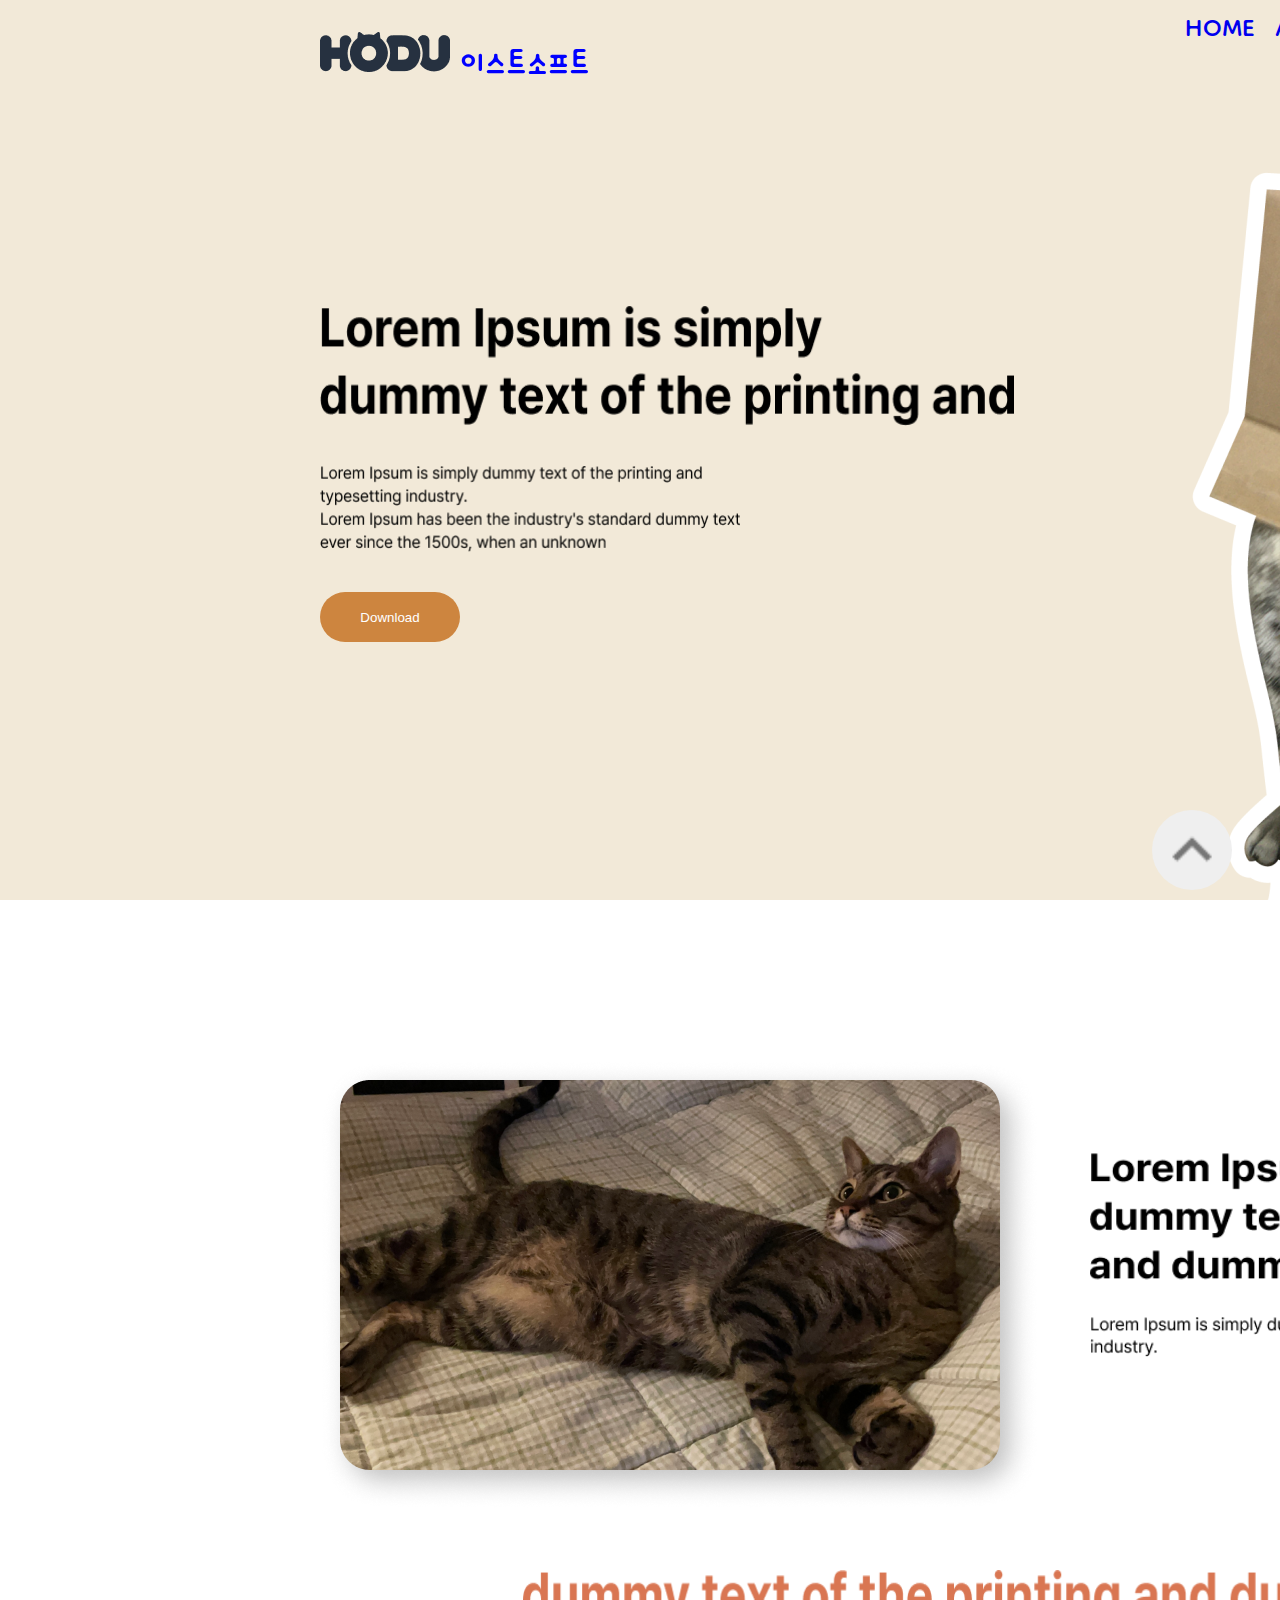
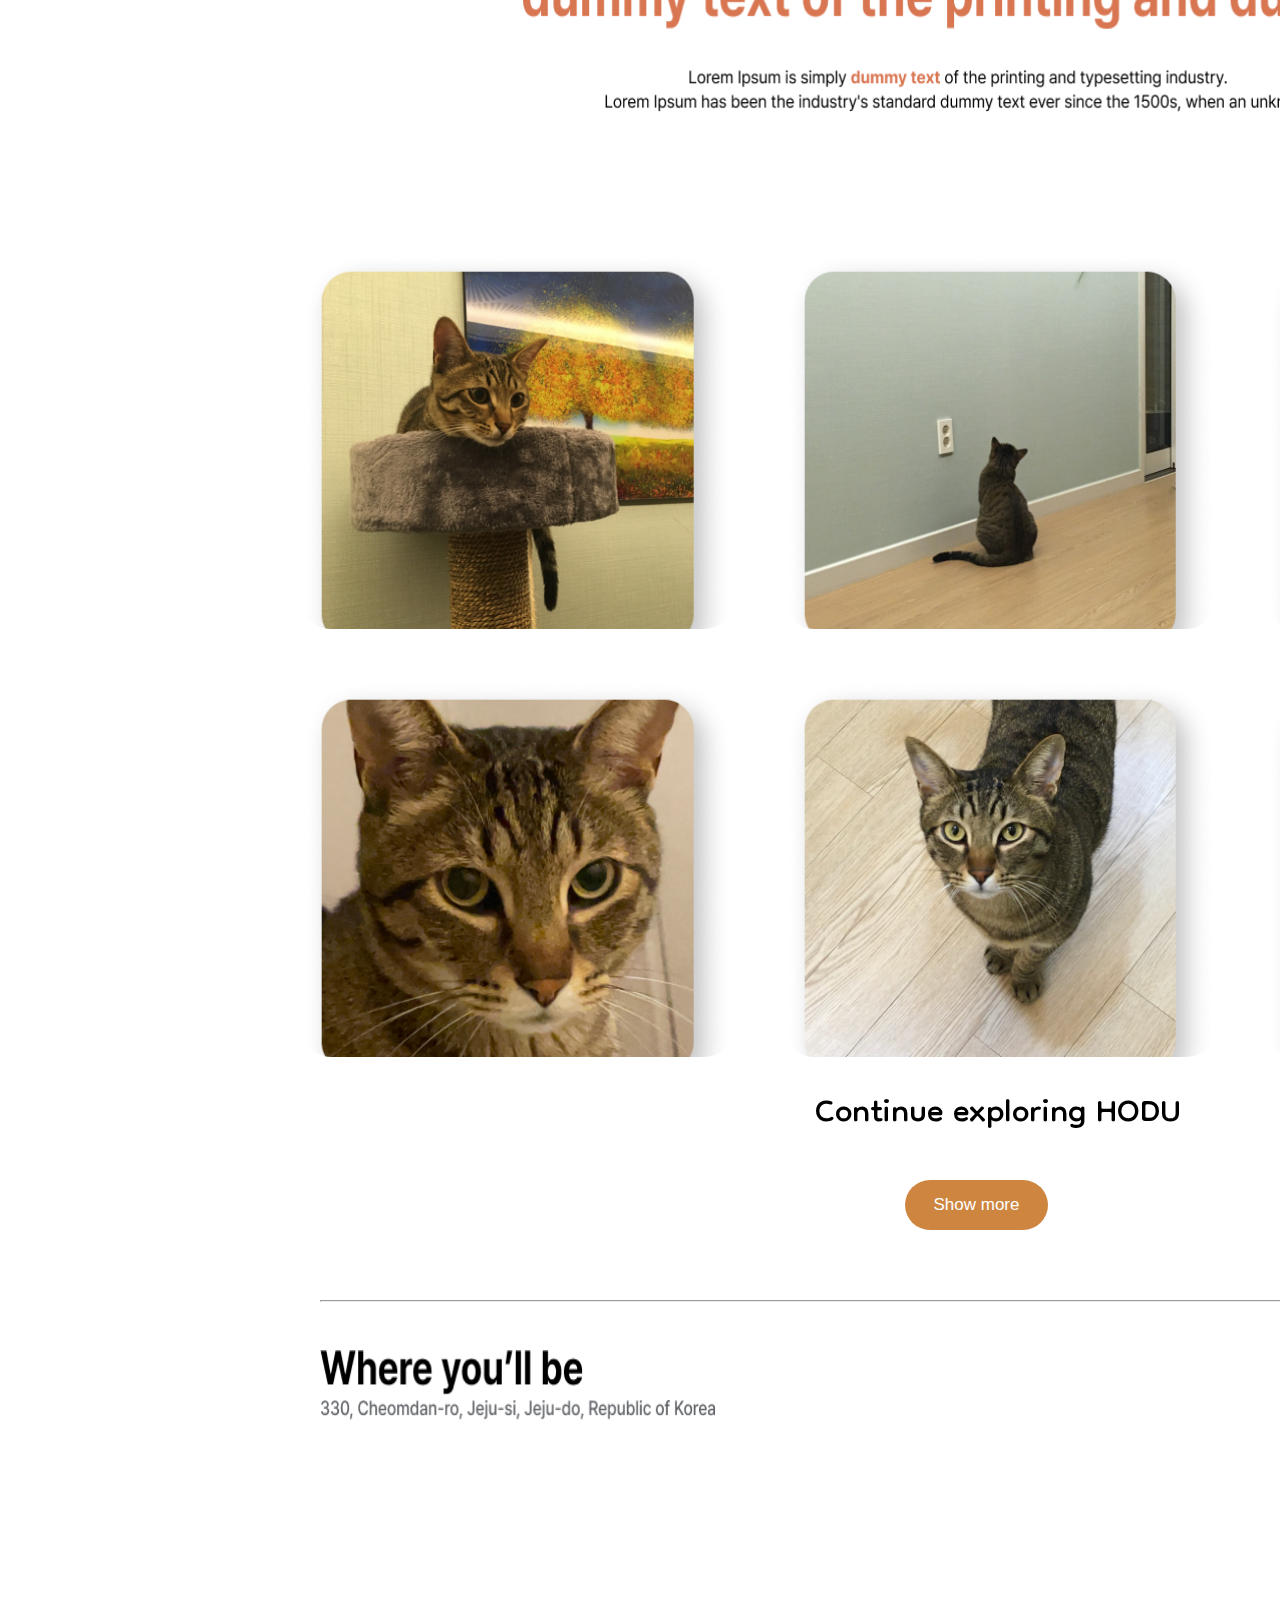
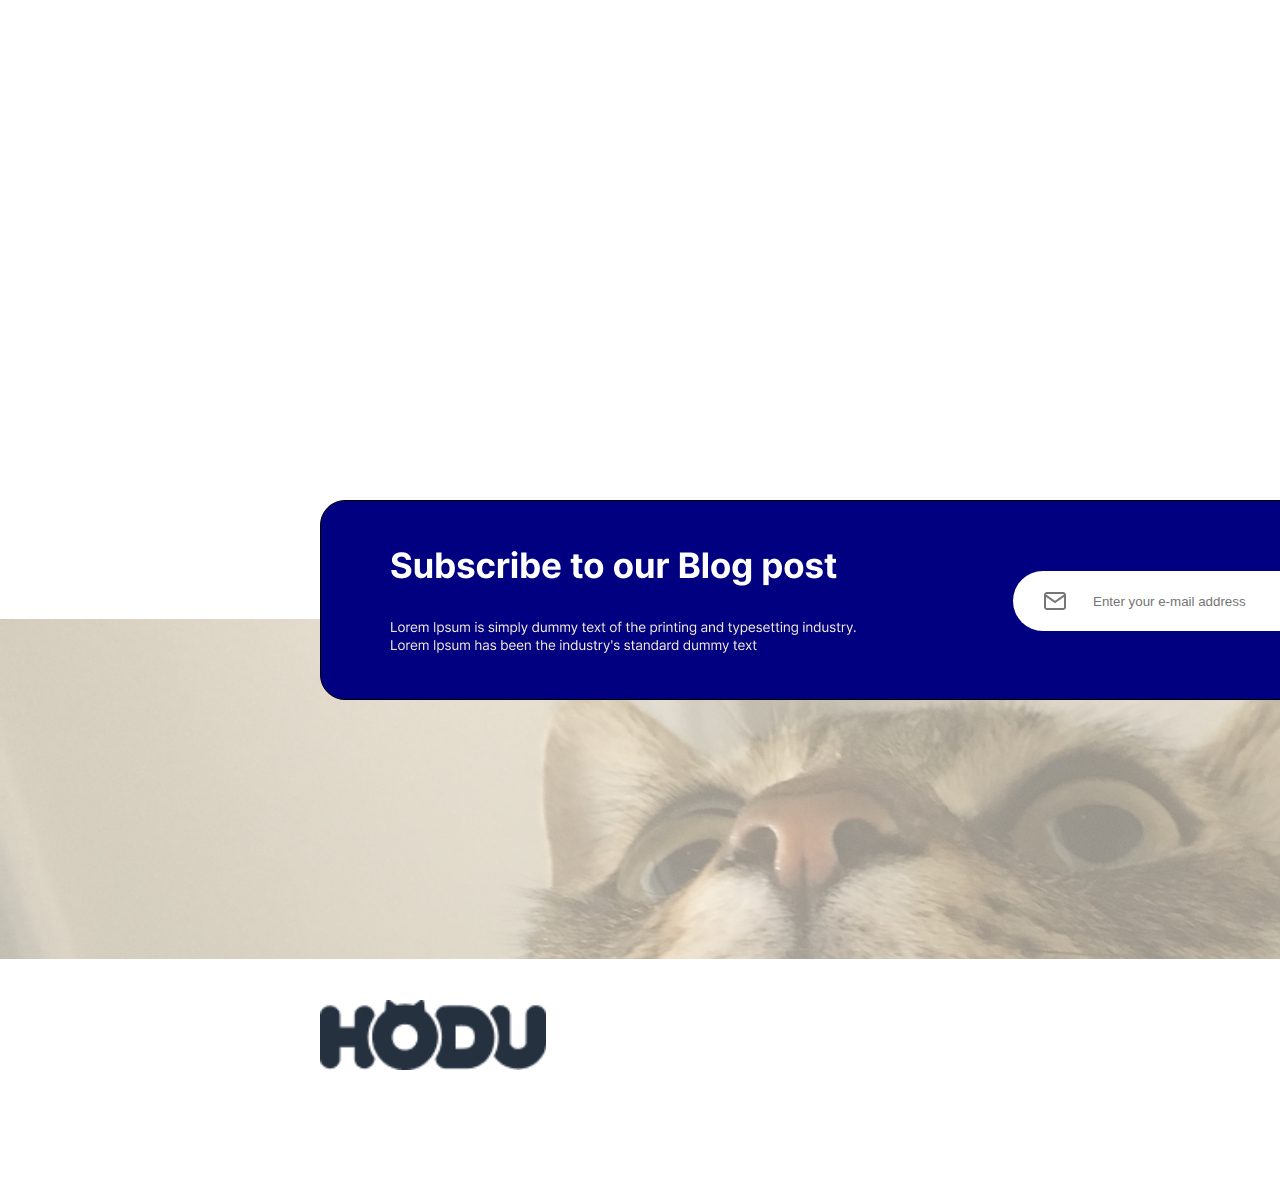
==== commit c658eb4b: "20240123 commit" ====
--- a/index.html
+++ b/index.html
@@ -10,6 +10,7 @@
     <link rel="preconnect" href="https://fonts.gstatic.com" crossorigin>
     <link href="https://fonts.googleapis.com/css2?family=Dongle&display=swap" rel="stylesheet">
     <link rel="stylesheet" href="miniProject.css">
+    <link rel="stylesheet" href="jejumap.css">
     <title>HODU 랜딩페이지</title>
 </head>
 <body>
@@ -133,6 +134,7 @@
 </main>
 <!-- JS 연결 -->
 <script src="miniProject.js"></script>
+<script type="text/javascript" src="jejumap.js"></script>
 
 <footer>
     <img src="img/footercat.png" class="footercat">
--- a/jejumap.css
+++ b/jejumap.css
@@ -0,0 +1,5 @@
+.customoverlay {position:relative;bottom:85px;border-radius:6px;border: 1px solid #ccc;border-bottom:2px solid #ddd;float:left;}
+.customoverlay:nth-of-type(n) {border:0; box-shadow:0px 1px 2px #888;}
+.customoverlay a {display:block;text-decoration:none;color:#000;text-align:center;border-radius:6px;font-size:14px;font-weight:bold;overflow:hidden;background: #d95050;background: #d95050 url(https://t1.daumcdn.net/localimg/localimages/07/mapapidoc/arrow_white.png) no-repeat right 14px center;}
+.customoverlay .title {display:block;text-align:center;background:#fff;margin-right:35px;padding:10px 15px;font-size:14px;font-weight:bold;}
+.customoverlay:after {content:'';position:absolute;margin-left:-12px;left:50%;bottom:-12px;width:22px;height:12px;background:url('https://t1.daumcdn.net/localimg/localimages/07/mapapidoc/vertex_white.png')}